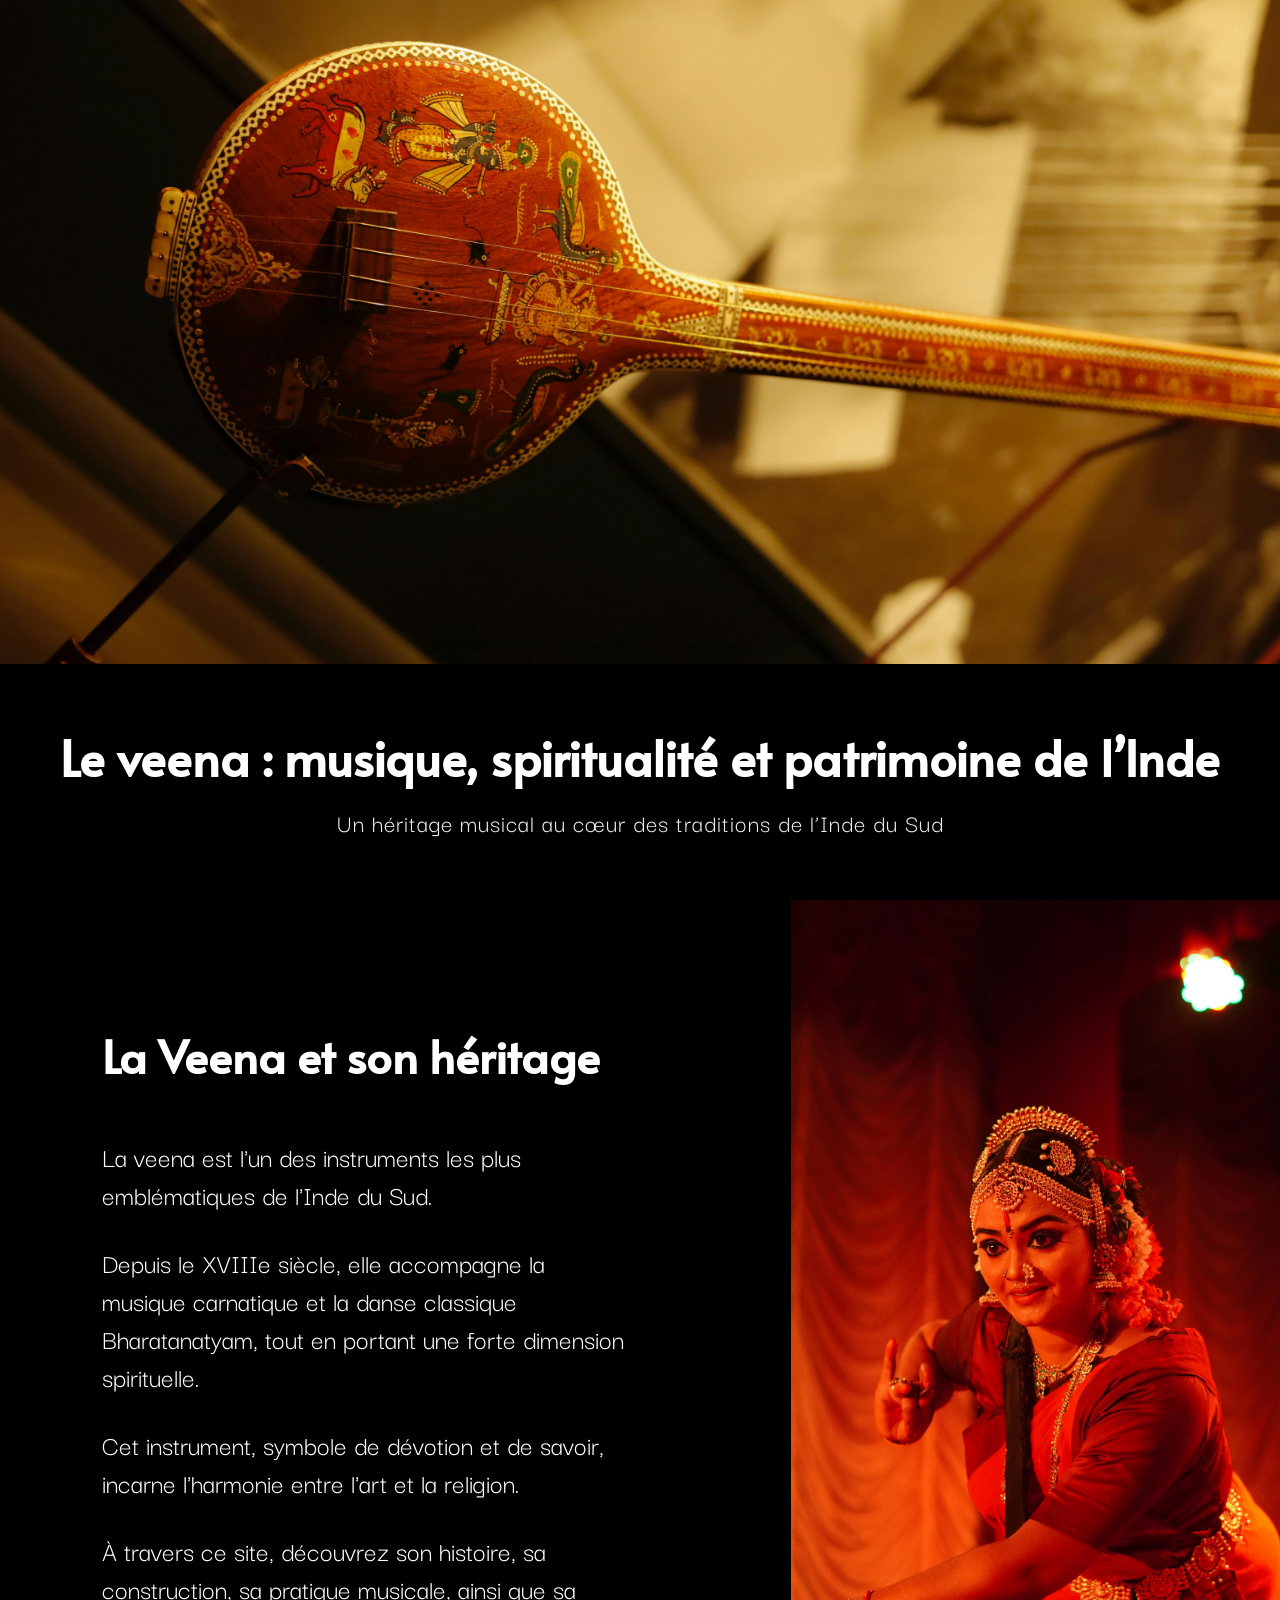
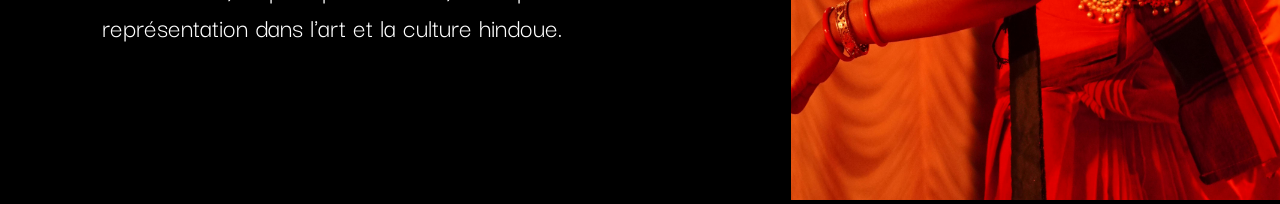
==== SAE402/index.html @ fb41e7bd "Add files via upload" ====
<!DOCTYPE html>
<html lang="fr">
<head>
    <meta charset="UTF-8">
    <meta name="viewport" content="width=device-width, initial-scale=1.0">
    <title>Le Veena - Héritage</title>
    
    <link rel="preconnect" href="https://fonts.googleapis.com">
    <link rel="preconnect" href="https://fonts.gstatic.com" crossorigin>
    <link href="https://fonts.googleapis.com/css2?family=Alata&family=Darker+Grotesque:wght@300..900&display=swap" rel="stylesheet">
    
    <link rel="stylesheet" href="style.css">
</head>
<body>

    <section class="hero-section">
        <div class="image-container">
            <img src="images/veena.jpg" alt="Le Veena">
        </div>
        <div class="hero-text">
            <h1>Le veena : musique, spiritualité et patrimoine de l’Inde</h1>
            <p>Un héritage musical au cœur des traditions de l’Inde du Sud</p>
        </div>
    </section>

    <section class="content-section">
        <div class="text-side">
            <h2>La Veena et son héritage</h2>
            <div class="description">
                <p>La veena est l'un des instruments les plus emblématiques de l'Inde du Sud.</p>
                <p>Depuis le XVIIIe siècle, elle accompagne la musique carnatique et la danse classique Bharatanatyam, tout en portant une forte dimension spirituelle.</p>
                <p>Cet instrument, symbole de dévotion et de savoir, incarne l'harmonie entre l'art et la religion.</p>
                <p>À travers ce site, découvrez son histoire, sa construction, sa pratique musicale, ainsi que sa représentation dans l'art et la culture hindoue.</p>
            </div>
        </div>
        <div class="image-side">
            <img src="images/Intro.jpg" alt="Danseuse Bharatanatyam">
        </div>
    </section>

</body>
</html>
---- SAE402/style.css ----
* {
    margin: 0;
    padding: 0;
    box-sizing: border-box;
}

body {
    background-color: #000;
    color: #fff;
    overflow-x: hidden;
}


h1, h2 {
    font-family: 'Alata', sans-serif;
}

p, .description {
    font-family: 'Darker Grotesque', sans-serif;
    font-weight: 400; 
}


.hero-section {
    width: 100%;
    height: 100vh; 
    display: flex;
    flex-direction: column;
}

.hero-section .image-container {
    flex: 1; 
    width: 100%;
    overflow: hidden;
}

.hero-section img {
    width: 100%;
    height: 100%;
    object-fit: cover;
    display: block;
}

.hero-text {
    background-color: #000;
    text-align: center;
    padding: 60px 20px; 
}

.hero-text h1 {
    font-size: clamp(1.8rem, 4vw, 3rem); 
    margin-bottom: 15px;
}

.hero-text p {
    font-size: clamp(1.2rem, 2vw, 1.8rem);
    color: #eee;
    letter-spacing: 1px;
}


.content-section {
    display: flex;
    min-height: 100vh;
    width: 100%;
}

.text-side {
    flex: 1.2; 
    padding: 60px 8%;
    display: flex;
    flex-direction: column;
    justify-content: center;
}

.text-side h2 {
    font-size: clamp(2rem, 3.5vw, 3.5rem);
    margin-bottom: 50px;
}

.description p {
    font-size: clamp(1.4rem, 2.2vw, 2.2rem); 
    margin-bottom: 30px;
    max-width: 90%; 

}

.image-side {
    flex: 1;
}

.image-side img {
    width: 100%;
    height: 100%;
    object-fit: cover;
}


@media (max-width: 1024px) {
    .content-section {
        flex-direction: column;
    }
    .text-side {
        padding: 50px 30px;
    }
    .image-side {
        height: 60vh;
    }
}
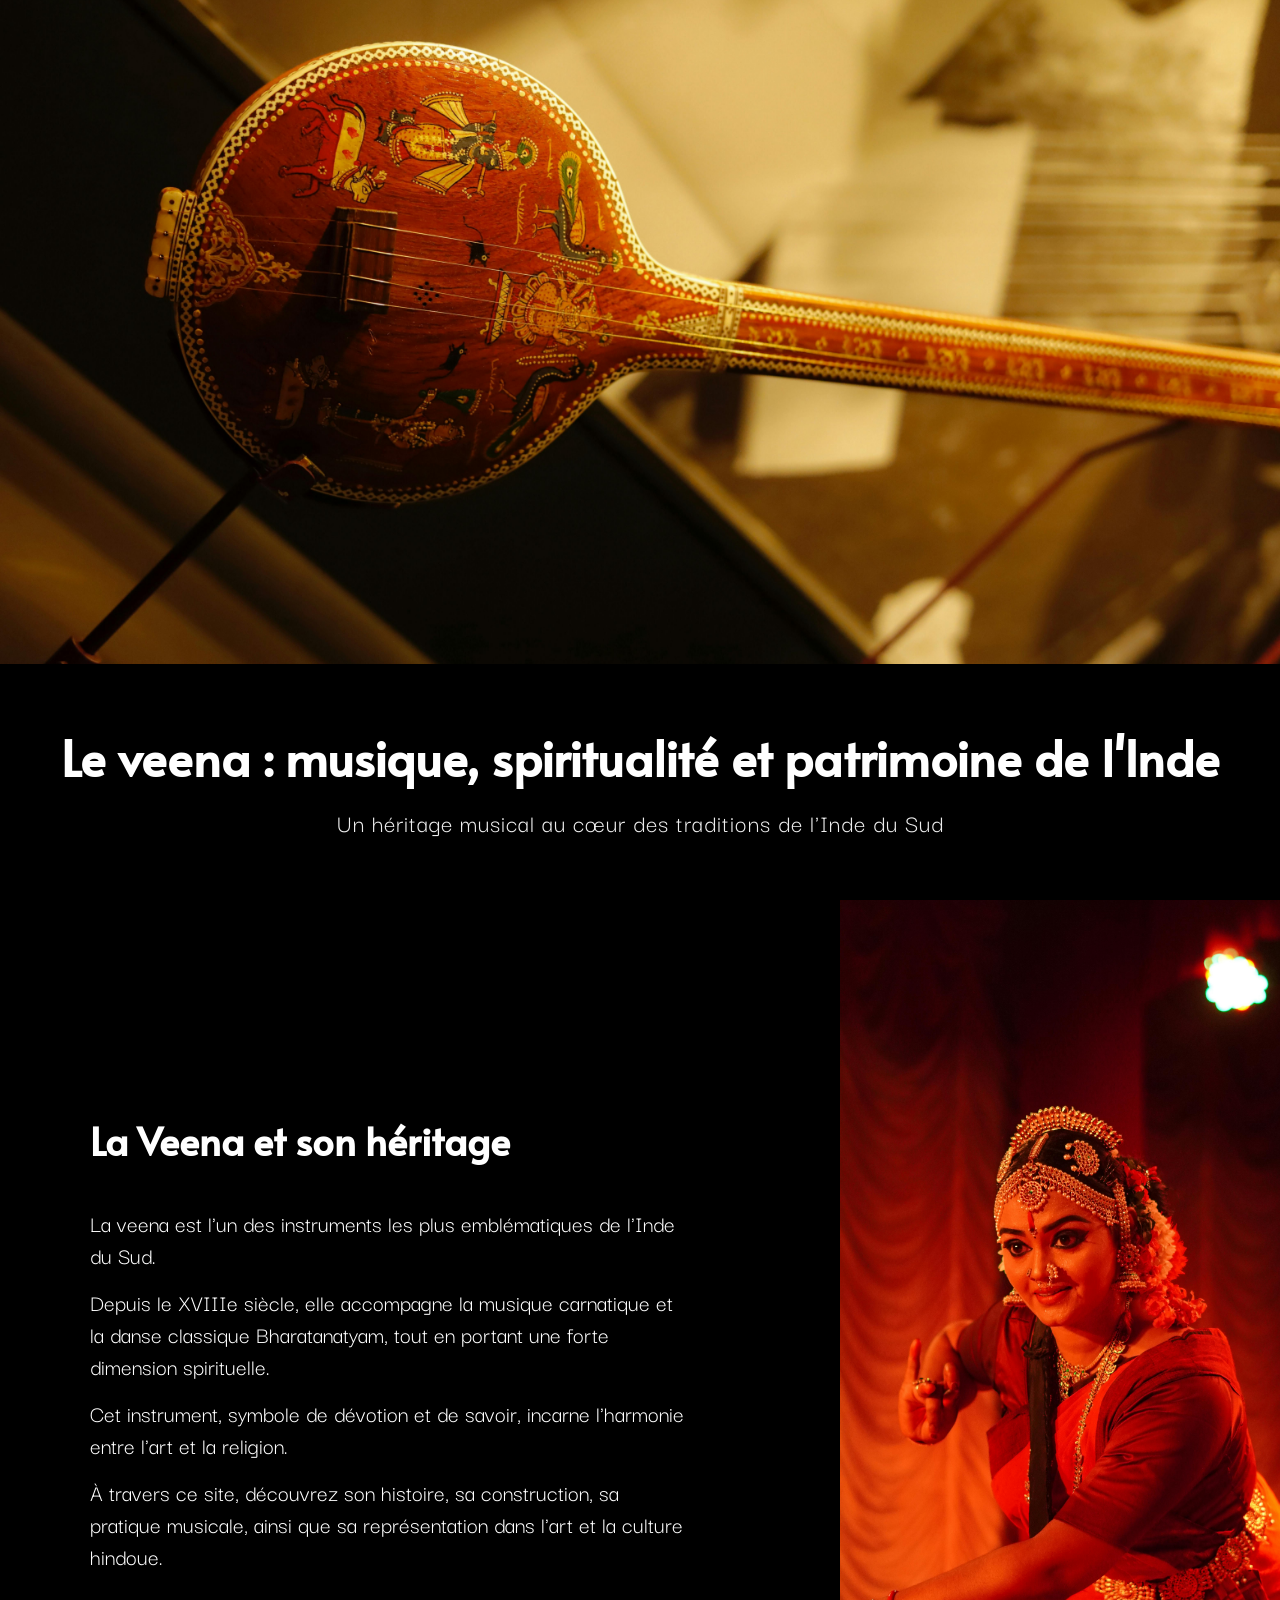
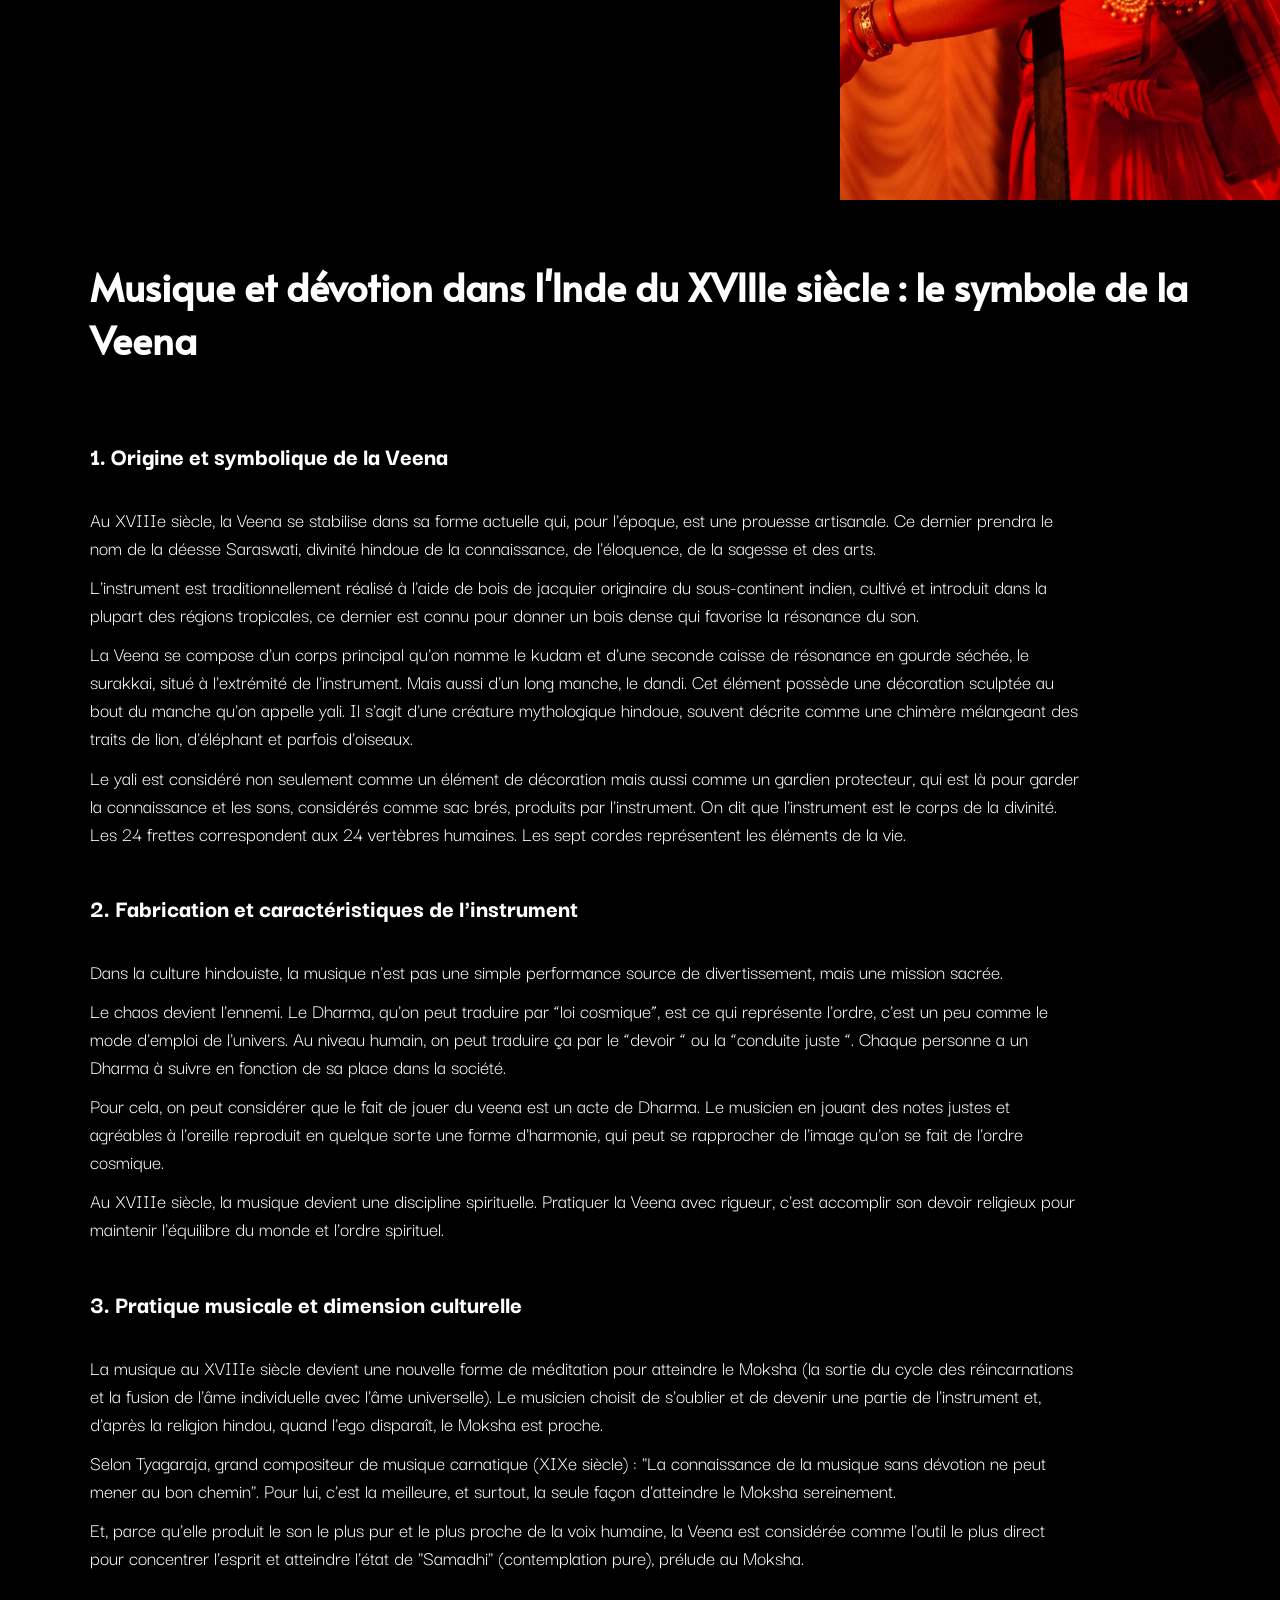
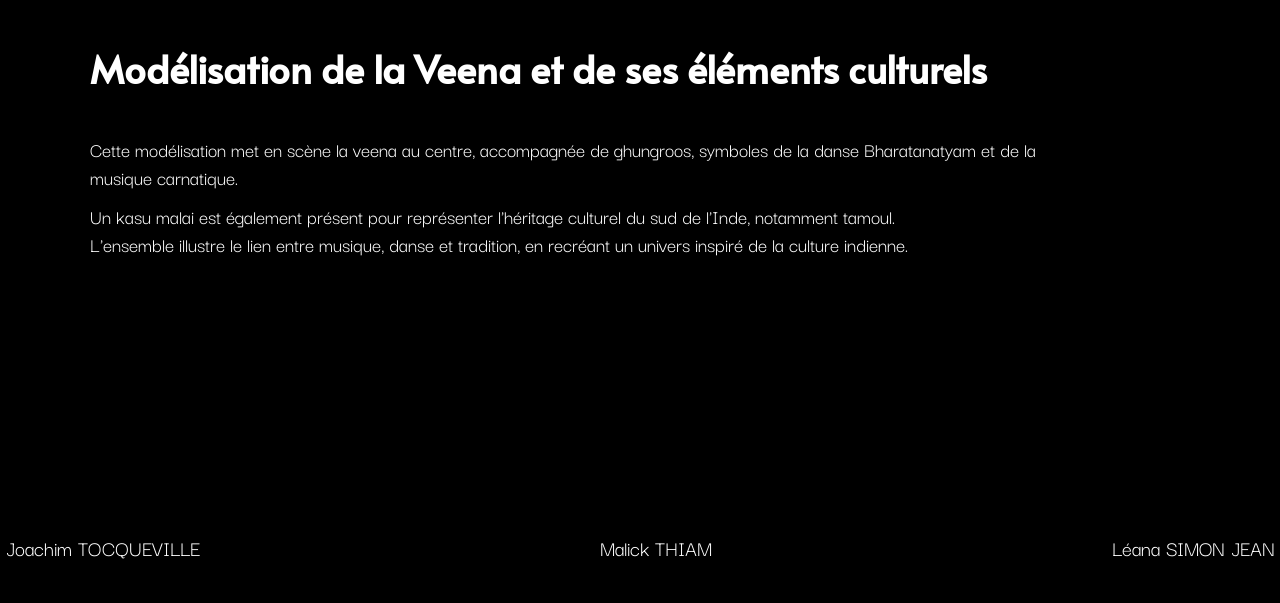
==== commit a90fc32f: "Ajout de l'article" ====
--- a/SAE402/index.html
+++ b/SAE402/index.html
@@ -18,15 +18,15 @@
             <img src="images/veena.jpg" alt="Le Veena">
         </div>
         <div class="hero-text">
-            <h1>Le veena : musique, spiritualité et patrimoine de l’Inde</h1>
-            <p>Un héritage musical au cœur des traditions de l’Inde du Sud</p>
+            <h1>Le veena : musique, spiritualité et patrimoine de l'Inde</h1>
+            <p>Un héritage musical au cœur des traditions de l'Inde du Sud</p>
         </div>
     </section>
 
-    <section class="content-section">
+    <section class="side-section">
         <div class="text-side">
             <h2>La Veena et son héritage</h2>
-            <div class="description">
+            <div class="description-side">
                 <p>La veena est l'un des instruments les plus emblématiques de l'Inde du Sud.</p>
                 <p>Depuis le XVIIIe siècle, elle accompagne la musique carnatique et la danse classique Bharatanatyam, tout en portant une forte dimension spirituelle.</p>
                 <p>Cet instrument, symbole de dévotion et de savoir, incarne l'harmonie entre l'art et la religion.</p>
@@ -38,5 +38,53 @@
         </div>
     </section>
 
+    <section class="middle-section">
+        <div class="text-middle">
+            <h2 class="title">Musique et dévotion dans l'Inde du XVIIIe siècle : le symbole de la Veena</h2>
+            <h3 class="sous-title">1. Origine et symbolique de la Veena</h3>
+            <div class="description">
+                <p>Au XVIIIe siècle, la Veena se stabilise dans sa forme actuelle qui, pour l'époque, est une prouesse artisanale. Ce dernier prendra le nom de la déesse Saraswati, divinité hindoue de la connaissance, de l'éloquence, de la sagesse et des arts.</p>
+                <p>L'instrument est traditionnellement réalisé à l'aide de bois de jacquier originaire du sous-continent indien, cultivé et introduit dans la plupart des régions tropicales, ce dernier est connu pour donner un bois dense qui favorise la résonance du son.</p>
+                <p>La Veena se compose d'un corps principal qu'on nomme le kudam et d'une seconde caisse de résonance en gourde séchée, le surakkai, situé à l'extrémité de l'instrument. Mais aussi d'un long manche, le dandi. Cet élément possède une décoration sculptée au bout du manche qu'on appelle yali. Il s'agit d'une créature mythologique hindoue, souvent décrite comme une chimère mélangeant des traits de lion, d'éléphant et parfois d'oiseaux.</p>
+                <p>Le yali est considéré non seulement comme un élément de décoration mais aussi comme un gardien protecteur, qui est là pour garder la connaissance et les sons, considérés comme sac brés, produits par l'instrument. On dit que l'instrument est le corps de la divinité. Les 24 frettes correspondent aux 24 vertèbres humaines. Les sept cordes représentent les éléments de la vie.</p>
+            </div>
+            <h3 class="sous-title">2. Fabrication et caractéristiques de l'instrument</h3>
+            <div class="description">
+                <p>Dans la culture hindouiste, la musique n'est pas une simple performance source de divertissement, mais une mission sacrée.</p>
+                <p>Le chaos devient l'ennemi. Le Dharma, qu'on peut traduire par “loi cosmique”, est ce qui  représente l'ordre, c'est un peu comme le mode d'emploi de l'univers. Au niveau humain, on peut traduire ça par le “devoir “ ou la “conduite juste “. Chaque personne a un Dharma à suivre en fonction de sa place dans la société.</p>
+                <p>Pour cela, on peut considérer que le fait de jouer du veena est un acte de Dharma. Le musicien en jouant des notes justes et agréables à l'oreille reproduit en quelque sorte une forme d'harmonie, qui peut se rapprocher de l'image qu'on se fait de l'ordre cosmique.</p>
+                <p>Au XVIIIe siècle, la musique devient une discipline spirituelle. Pratiquer la Veena avec rigueur, c'est accomplir son devoir religieux pour maintenir l'équilibre du monde et l'ordre spirituel.</p>
+            </div>
+            <h3 class="sous-title">3. Pratique musicale et dimension culturelle</h3>
+            <div class="description">
+                <p>La musique au XVIIIe siècle devient une nouvelle forme de méditation pour atteindre le Moksha (la sortie du cycle des réincarnations et la fusion de l'âme individuelle avec l'âme universelle). Le musicien choisit de s'oublier et de devenir une partie de l'instrument et, d'après la religion hindou, quand l'ego disparaît, le Moksha est proche.</p>
+                <p>Selon Tyagaraja, grand compositeur de musique carnatique (XIXe siècle) : "La connaissance de la musique sans dévotion ne peut mener au bon chemin". Pour lui, c'est la meilleure, et surtout, la seule façon d'atteindre le Moksha sereinement.</p>
+                <p>Et, parce qu'elle produit le son le plus pur et le plus proche de la voix humaine, la Veena est considérée comme l'outil le plus direct pour concentrer l'esprit et atteindre l'état de "Samadhi" (contemplation pure), prélude au Moksha.</p>
+            </div>
+        </div>
+    </section>
+
+    <section class="end-section">
+        <div class="text-end">
+            <h2 class="title">Modélisation de la Veena et de ses éléments culturels</h2>
+            <div class="description">
+                <p>Cette modélisation met en scène la veena au centre, accompagnée de ghungroos, symboles de la danse Bharatanatyam et de la musique carnatique.</p>
+                <div class="description-suite">
+                    <p>Un kasu malai est également présent pour représenter l'héritage culturel du sud de l'Inde, notamment tamoul.</p>
+                    <p>L'ensemble illustre le lien entre musique, danse et tradition, en recréant un univers inspiré de la culture indienne.</p>
+                </div>
+            </div>
+        </div>
+    </section>
+
+    <section>
+        <div class="names">
+            <span>Joachim TOCQUEVILLE</span>
+            <span>Malick THIAM</span>
+            <span>Léana SIMON JEAN</span>
+        </div>
+    </section>
+
+
 </body>
-</html>
+</html>
--- a/SAE402/style.css
+++ b/SAE402/style.css
@@ -10,26 +10,24 @@
     overflow-x: hidden;
 }
 
-
 h1, h2 {
     font-family: 'Alata', sans-serif;
 }
 
 p, .description {
     font-family: 'Darker Grotesque', sans-serif;
-    font-weight: 400; 
+    font-weight: 400;
 }
-
 
 .hero-section {
     width: 100%;
-    height: 100vh; 
+    height: 100vh;
     display: flex;
     flex-direction: column;
 }
 
 .hero-section .image-container {
-    flex: 1; 
+    flex: 1;
     width: 100%;
     overflow: hidden;
 }
@@ -44,11 +42,11 @@
 .hero-text {
     background-color: #000;
     text-align: center;
-    padding: 60px 20px; 
+    padding: 60px 20px;
 }
 
 .hero-text h1 {
-    font-size: clamp(1.8rem, 4vw, 3rem); 
+    font-size: clamp(1.8rem, 4vw, 3rem);
     margin-bottom: 15px;
 }
 
@@ -58,35 +56,18 @@
     letter-spacing: 1px;
 }
 
-
-.content-section {
+.side-section, .middle-section, .end-section {
     display: flex;
     min-height: 100vh;
     width: 100%;
 }
 
-.text-side {
-    flex: 1.2; 
-    padding: 60px 8%;
-    display: flex;
-    flex-direction: column;
-    justify-content: center;
-}
-
-.text-side h2 {
-    font-size: clamp(2rem, 3.5vw, 3.5rem);
-    margin-bottom: 50px;
-}
-
-.description p {
-    font-size: clamp(1.4rem, 2.2vw, 2.2rem); 
-    margin-bottom: 30px;
-    max-width: 90%; 
-
+.end-section {
+    min-height: 50vh !important;
 }
 
 .image-side {
-    flex: 1;
+    flex: 0.8;
 }
 
 .image-side img {
@@ -95,14 +76,71 @@
     object-fit: cover;
 }
 
+.text-side, .text-middle {
+    flex: 1.2;
+    padding: 60px 7%;
+    display: flex;
+    flex-direction: column;
+    justify-content: center;
+}
+
+.text-side h2, .text-middle h2, .text-end h2 {
+    font-size: 2.4rem;
+    margin-bottom: 40px;
+}
+
+.text-end {
+    padding: 0 7%;
+    display: flex;
+    flex-direction: column;
+}
+
+.sous-title {
+    font-family: 'Darker Grotesque', sans-serif;
+    font-weight: 800;
+    font-size: 1.6rem !important;
+    margin: 2rem 0;
+}
+
+.description p {
+    font-size: 1.3rem;
+    margin-bottom: 0.7rem;
+    max-width: 90%;
+}
+
+.description h2 {
+    font-size: 1.8rem;
+}
+
+.description-side p {
+    font-size: 1.5rem;
+    margin-bottom: 15px;
+    max-width: 90%;
+}
+
+.description-suite p {
+    margin-bottom: 0 !important;
+}
+
+.names {
+    display: flex;
+    justify-content: center;
+    gap: 25rem;
+    padding: 40px 0;
+    font-family: 'Darker Grotesque', sans-serif;
+    font-weight: 400;
+    font-size: 1.4rem;
+}
 
 @media (max-width: 1024px) {
     .content-section {
         flex-direction: column;
     }
+
     .text-side {
         padding: 50px 30px;
     }
+    
     .image-side {
         height: 60vh;
     }
